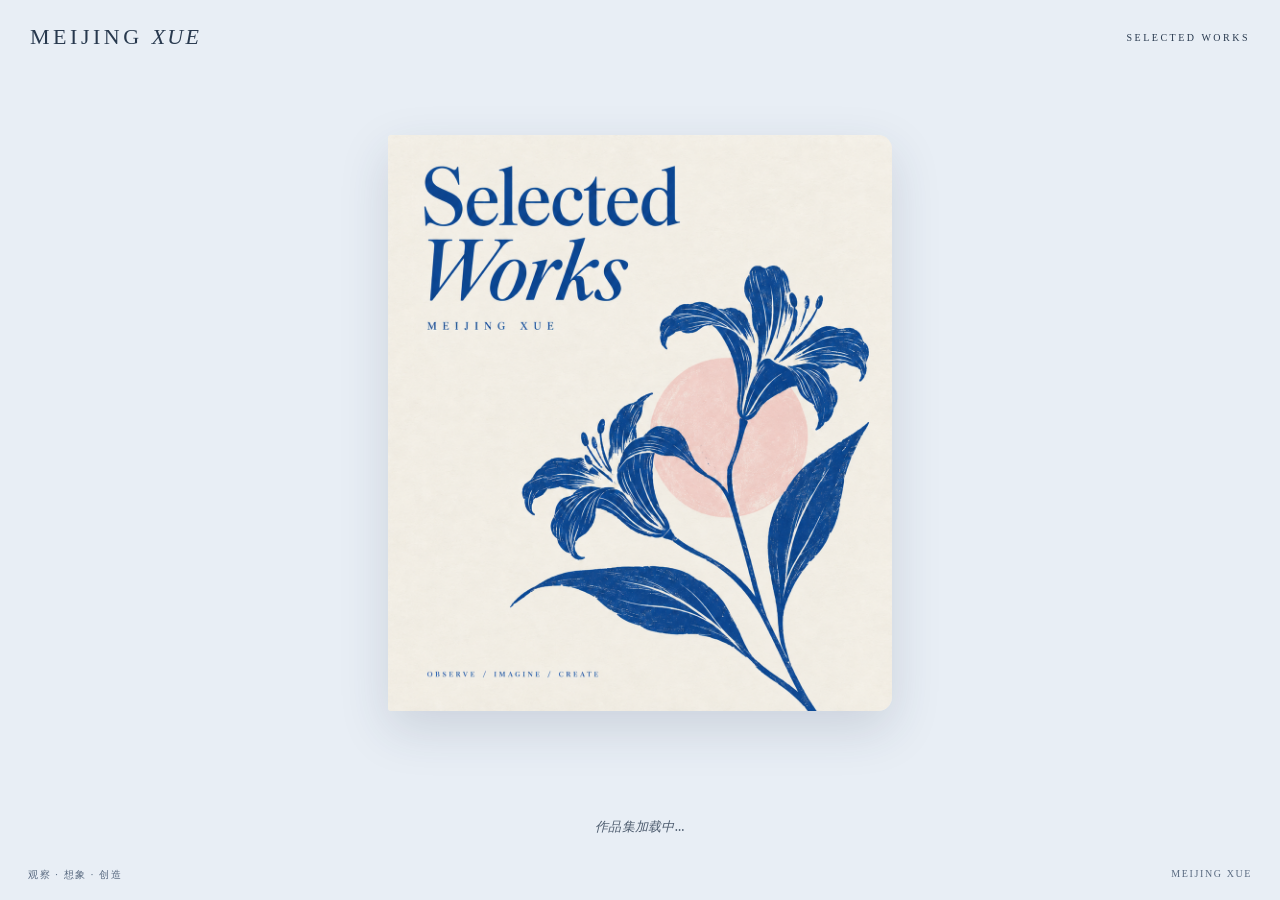
==== index.html @ 1bb22572 "Show original cover immediately and defer interior assets until the cover is ready" ====
<!doctype html>
<html lang="zh-CN">
<head>
  <script>window.__portfolioBootData={pages:fetch('/portfolio/pages.json?v=37ce8ffd14e5').then(r=>{if(!r.ok)throw Error('书页配置加载失败');return r.json()}),copy:fetch('/portfolio/profile/content.json?v=37ce8ffd14e5').then(r=>{if(!r.ok)throw Error('个人介绍加载失败');return r.json()})};Object.values(window.__portfolioBootData).forEach(p=>p.catch(()=>{}));</script>

  <meta charset="UTF-8">
  <script>// Blocking head script: establish a complete palette before any page content paints.
(function () {
  var colors = {background:'#e8eef5',text:'#28394e',muted:'#596a80',accent:'#365d8c',surface:'#d4e0ef',onSurface:'#28394e',border:'#97abc4'};
  try {
    var saved = JSON.parse(localStorage.getItem('htwkr-theme-v1'));
    if (saved && saved.version === 1 && typeof saved.name === 'string' && saved.name.length <= 60 && saved.colors &&
        Object.keys(colors).every(function (key) { return /^#[\da-f]{6}$/i.test(saved.colors[key]); }) &&
        (saved.pageBrightness === undefined || (typeof saved.pageBrightness === 'number' && Number.isFinite(saved.pageBrightness) && saved.pageBrightness >= .7 && saved.pageBrightness <= 1.6))) colors = saved.colors;
  } catch (_) { /* Storage may be blocked or malformed; retain the complete default. */ }
  var style = document.documentElement.style;
  Object.keys(colors).forEach(function (key) { style.setProperty('--theme-' + key, colors[key]); });
  style.setProperty('--color-bg', colors.background);
  style.setProperty('--color-text', colors.text);
  style.setProperty('--preview-background', colors.background);
}());
</script>
  <meta name="viewport" content="width=device-width, initial-scale=1.0, viewport-fit=cover">
  <title>薛美静 · Selected Works</title>
  <meta name="description" content="薛美静的个人作品集：从真实问题出发，把想法做成有用的产品。AI 应用、产品设计与用户增长。">
  <meta property="og:title" content="薛美静 · Selected Works">
  <meta property="og:description" content="AI 应用与工具产品探索者 · 产品设计与用户增长">
  <meta property="og:image" content="/portfolio/share-preview.jpg">
  <meta property="og:type" content="website">
  <link rel="icon" type="image/svg+xml" href="/portfolio/favicon.svg">
  <link rel="apple-touch-icon" href="/portfolio/apple-touch-icon.png">
  <meta name="theme-color" content="#e8eef5">
  <script type="module" crossorigin src="/assets/main-CVfRzv9b.js"></script>
  <link rel="modulepreload" crossorigin href="/assets/modulepreload-polyfill-B5Qt9EMX.js">
  <link rel="modulepreload" crossorigin href="/assets/motion-config-Co9MOcUi.js">
  <link rel="modulepreload" crossorigin href="/assets/theme-B_pJRt1M.js">
  <link rel="stylesheet" crossorigin href="/assets/main-B31oD3Ow.css">
  <link rel="preload" as="image" href="/portfolio/book/cover.webp?v=original-20261019" fetchpriority="high">
</head>
<body>
  <header class="portfolio-masthead" aria-label="薛美静的作品集">
    <a class="portfolio-wordmark" href="/" aria-label="回到作品集封面">MEIJING <span>XUE</span></a>
    <span class="portfolio-edition">SELECTED WORKS</span>
  </header>
  <div class="portfolio-cover-poster" aria-hidden="true">
    <img src="/portfolio/book/cover.webp?v=original-20261019" width="1050" height="1200" fetchpriority="high" alt="">
  </div>
  <main id="canvasContainer" aria-label="可翻阅的个人作品集">
    <div class="draggable">
      <button class="left navArrow" data-clickable="true" aria-label="上一页"><span>上一页</span></button>
      <button class="navArrow" data-clickable="true" aria-label="下一页"><span>下一页</span></button>
      <div class="extraResources">
        <p>谢谢翻阅，期待与你交流。</p>
        <ul><li><a href="mailto:1711363741@qq.com">联系我</a></li><li><a href="/">重新翻阅</a></li></ul>
      </div>
    </div>
    <div class="captions" aria-label="当前页文字"></div>
    <div class="pretext"><div class="wrapper"><div class="text">
      <a href="#page-1" class="enterButton"><span>翻开作品集</span></a>
      <p class="portfolio-intro">薛美静<br><span>AI 应用与工具产品探索者</span></p>
      <p class="loading" role="status">作品集加载中…</p>
    </div></div></div>
  </main>
  <footer class="portfolio-footer"><span>观察 · 想象 · 创造</span><span>MEIJING XUE</span></footer>
  <div id="CALC_HEIGHT_DIV" aria-hidden="true"></div>
</body>
</html>
---- assets/main-B31oD3Ow.css ----
@font-face{font-family:Canela Web;src:url([data-uri]) format("woff2");font-weight:400;font-style:normal}@font-face{font-family:Canela Web;src:url([data-uri]) format("woff2");font-weight:400;font-style:italic}nav{position:fixed;top:0;left:0;width:100%;height:100vh;flex-flow:row;justify-content:space-between;align-items:center;display:none}nav>canvas{position:absolute;top:0;left:0;z-index:-1}nav>h1{font-size:64px;line-height:125%;text-align:justify;letter-spacing:-.01em;margin-left:calc(var(--margin-sides)*2)}nav>h1 a{text-decoration:none;border-bottom:1px solid var(--color-text)}nav .nav-menu{width:calc(480px + var(--margin-sides));height:100%;display:flex;flex-flow:column;position:relative;padding-right:var(--margin-sides)}nav .nav-menu:before{content:"";position:absolute;width:1px;z-index:2;height:100%;background:var(--color-seperator);top:0;transform:translateZ(0);mix-blend-mode:darken;left:0}nav .nav-menu li,nav .nav-menu ul{list-style:none}nav .nav-menu .top-nav{font-size:16px;line-height:125%;padding:21px 30px 30px;height:116px}nav .nav-menu .section-nav{margin-top:calc(50vh - 217px);font-size:64px;line-height:125%;text-align:justify;letter-spacing:-.01em;padding:21px 30px 30px}nav .nav-menu a{text-decoration:none}nav .nav-menu a sup{opacity:0}nav .nav-menu a.active{font-style:italic}nav .nav-menu a.active sup{opacity:1}.nav-bg{position:absolute;top:0;left:0;width:100%;height:100vh;background:var(--color-bg);visibility:hidden}.debug-menu .gsap-marker-end,.debug-menu .gsap-marker-scroller-end,.debug-menu .gsap-marker-scroller-start,.debug-menu .gsap-marker-start{display:none!important}.debug-menu .dg.ac,.debug-menu .menu-button,.debug-menu .nav-separator,.debug-menu nav .nav-menu,.debug-menu nav h1{display:none}@keyframes bookHover{0%{background-position:0}to{background-position:-300%}}:root{--color-text:#fff;--color-bg:#000;--window-height:100vh}body,html{background:var(--color-bg);color:var(--color-text);font-family:Canela Web,sans-serif;margin:0;padding:0;height:var(--window-height);overflow:hidden}a{color:inherit}canvas{outline:none}*{box-sizing:border-box;margin:0;padding:0}h1,h2,h3,h4,h5,h6{font-weight:400}#CALC_HEIGHT_DIV{position:fixed;pointer-events:none;visibility:hidden;height:100vh!important;top:-100vh;left:-100vw}.draggable{width:1300%;height:100%}#canvasContainer,.draggable{position:absolute;top:0;left:0}#canvasContainer{right:0;bottom:0;overflow:hidden}.helloMondayLink{position:absolute;bottom:15px;left:15px;font-style:normal;font-weight:400;font-size:10px;line-height:12px;color:#8f8f8f;text-decoration:none;transition:opacity .5s;opacity:.5;z-index:1000000;letter-spacing:.02em}@media screen and (max-width:500px){.helloMondayLink{bottom:5px;left:5px}}@media screen and (min-height:600px)and (min-width:600px){.helloMondayLink{font-size:12px}}.helloMondayLink:hover{text-decoration:underline;opacity:1}.helloMondayLink span{color:#fff}.rightLinks{opacity:.5;position:absolute;bottom:15px;right:15px;font-style:normal;font-weight:400;font-size:10px;line-height:12px;color:#8f8f8f;display:flex;flex-flow:row;letter-spacing:.02em;transition:opacity .5s;z-index:1000000}@media screen and (max-width:500px){.rightLinks{bottom:5px;right:5px}}@media screen and (min-height:600px)and (min-width:600px){.rightLinks{font-size:12px}}.rightLinks:hover{opacity:1}.rightLinks span{margin-right:18px}@media screen and (max-width:650px){.rightLinks span{margin-right:5px}}.rightLinks div:first-child{margin-right:60px}.rightLinks div:first-child span{margin-right:4px}.rightLinks div:first-child a{margin-left:14px}@media screen and (max-width:650px){.rightLinks div:first-child a{margin-left:5px}}.rightLinks a{text-decoration:none;color:#fff}.rightLinks a:hover{text-decoration:underline}@media screen and (max-width:500px){.rightLinks .social{display:none}}.pretext{position:absolute;display:flex;flex-flow:column;justify-content:flex-end;left:0;width:100%;padding-bottom:30px;top:50%;pointer-events:none;transition:1s ease-in-out}@media screen and (min-height:740px){.pretext{padding-bottom:40px;font-size:16px}}.pretext .text{transform:translateY(calc(-50% - 20px));font-size:13px;padding-bottom:60px;padding-left:10px;padding-right:10px;text-align:center;line-height:140%;letter-spacing:.03em;margin-top:calc(var(--window-height)*.03);display:flex;flex-flow:column;align-items:center}@media screen and (min-height:740px){.pretext .text{font-size:15px}}@media screen and (min-height:900px){.pretext .text{font-size:16px}}.pretext .text .loading{pointer-events:none;font-size:13px;letter-spacing:.02em;font-style:italic;margin-top:20px;opacity:.8}.pretext .text>p{opacity:.8}.pretext .text span{font-style:italic;font-weight:300;font-size:87.5%;color:#8c8c8c}.pretext .text span.love{color:#fff;display:inline-block;margin-bottom:.5em;font-style:normal;font-size:125%}.pretext .text span.mondayteers{color:#fff;display:inline-block;font-style:normal;font-size:87.5%;margin-top:.5em}.pretext>.wrapper{width:100%;max-width:393px;margin:0 auto;display:flex;flex-flow:column;align-items:center}.pretext>.wrapper,.pretext>.wrapper .text p{transition:1s ease-in-out}.pretext>svg{width:100%}.pretext .enterButton{opacity:0;pointer-events:none;position:absolute;top:-60px;width:140px;height:41px;display:flex;flex-flow:row;justify-content:center;align-items:center;background:url([data-uri]) no-repeat;background-size:100%;text-decoration:none}@media screen and (min-height:700px){.pretext .enterButton{position:absolute;top:-100px}}@media screen and (min-height:740px){.pretext .enterButton{width:181px;height:53px;max-width:183px}}.pretext .enterButton:before{content:"";width:21px;height:21px;display:block;position:static;background:url([data-uri]);background-size:300% 100%}.pretext .enterButton span{font-size:12px!important;font-style:normal!important;color:#fff!important;margin-left:10px}.pretext .enterButton:hover:before{animation:bookHover .5s steps(3) infinite}.pretext.hide{pointer-events:none;opacity:0}.pretext.hide .wrapper{transition:.5s ease-in-out;transform:translateY(calc(var(--window-height)*.47 + 220px));opacity:0}body.loaded .wrapper{transform:translateY(calc(var(--window-height)*.47 - 20px))}body.loaded .wrapper .text p{opacity:.6;transition:opacity .5s}body.loaded .wrapper .text p:hover{opacity:1}@media screen and (min-width:500px){body.loaded .wrapper{transform:translateY(calc(var(--window-height)*.47 - 40px))}}.navArrow{position:fixed;top:calc(50% + var(--bookPixelWidth)*.57143*.5);width:calc(50% - 10px);bottom:0;display:none;outline:none;border:none;cursor:pointer;text-indent:-9990px;color:transparent;background:none;overflow:hidden;right:0;padding-right:10px;z-index:100000;pointer-events:none;opacity:0;align-items:center;justify-content:center;-webkit-tap-highlight-color:transparent}@media screen and (min-width:1024px){.navArrow{display:flex;top:0;width:calc(50vw - var(--bookPixelWidth)*.5)}}.navArrow span{display:none}.navArrow:before{content:"";display:block;background:url(/portfolio/book/arrow.webp) no-repeat 50%;background-size:100% 100%;width:30px;height:12px;transform:scaleX(-1) translateZ(0);transition:transform .2s}@media screen and (min-width:1300px){.navArrow:before{width:60px;height:24px}}.navArrow.left{left:0;right:auto}.navArrow.left:before{transform:translateZ(0)}.navArrow:hover:before{transform:scaleX(-1) translate3d(-20px,0,0) rotate(-10deg)}.navArrow:hover.left:before{transform:translate3d(-20px,0,0) rotate(-10deg)}.extraResources{position:fixed;right:0;top:0;min-width:320px;width:50vw;height:100%;display:flex;flex-flow:column;justify-content:center;padding-left:64px;padding-right:10px;font-weight:400;pointer-events:none;visibility:hidden}@media screen and (max-width:600px){.extraResources{padding-bottom:200px}}@media screen and (min-width:600px){.extraResources{padding-left:20px}}@media screen and (min-width:660px){.extraResources{padding-left:60px}}.extraResources p,.extraResources span{font-style:italic;font-size:14px;letter-spacing:.02em;line-height:140%;color:#5f5f5f}@media screen and (min-width:900px){.extraResources p,.extraResources span{font-size:16px}}.extraResources>p{padding-bottom:17px}@media screen and (min-width:900px){.extraResources>p{padding-bottom:31px}}.extraResources li,.extraResources ul{padding:0;margin:0;list-style:none}.extraResources li a,.extraResources ul a{text-decoration:none;background:url(/portfolio/book/external-link.webp) no-repeat 0;background-size:13px 14px;padding-left:25px;margin-left:-25px;position:relative;font-size:15px}@media screen and (min-width:900px){.extraResources li a,.extraResources ul a{background-size:18px 19px;padding-left:33px;margin-left:-33px;font-size:20px}}.extraResources li a:before,.extraResources ul a:before{position:absolute;bottom:-2px;pointer-events:none;content:"";width:calc(100% - 25px);height:1px;background:#fff;opacity:0;transition:.3s}@media screen and (min-width:900px){.extraResources li a:before,.extraResources ul a:before{width:calc(100% - 33px)}}.extraResources li a:hover:before,.extraResources ul a:hover:before{opacity:1}.extraResources li span,.extraResources ul span{display:block}@media screen and (min-width:600px){.extraResources li span,.extraResources ul span{font-size:20px}}.extraResources li{padding-bottom:12px}@media screen and (min-width:900px){.extraResources li{padding-bottom:42px}}.captions{position:absolute;bottom:100px;top:calc(50% + var(--bookPixelWidth)*.57143*.5 - 100px);left:0;width:100%;z-index:2;pointer-events:none;visibility:hidden;opacity:0}@media screen and (min-width:601px){.captions{display:none}}.captions .caption{width:100%;opacity:0;position:absolute;text-rendering:geometricPrecision;display:flex;flex-flow:column;align-items:center;padding:20px 15px 5px}.captions .caption h2{font-size:16px;color:#fff;margin-bottom:4px}.captions .caption h2,.captions .caption p{text-align:center;line-height:130%;font-weight:400;max-width:400px}.captions .caption p{font-size:14px;color:gray}@media screen and (orientation:landscape)and (max-width:960px)and (max-height:540px){.captions,.helloMondayLink,.navArrow,.rightLinks{display:none!important}.extraResources{position:absolute}.pretext{top:0}.pretext,.pretext .text{padding-bottom:0;height:100vh}.pretext .text{transform:translateY(0);margin-top:0;margin-bottom:0;display:flex;flex-flow:column;justify-content:center}.pretext .enterButton{top:calc(var(--window-height)*-.47 + 50px)}body:before{content:"Please scroll down to enter fullscreen";font-size:20px;font-style:italic;box-sizing:border-box;display:block;position:sticky;top:0;height:164px;text-align:center;padding-top:90px;padding-bottom:50px;background:#000}body:after{position:absolute;content:"";background:linear-gradient(180deg,transparent,rgba(0,0,0,.8799894958) 50%,#000);width:100%;height:60px;left:0;display:block;top:104px;z-index:100}#canvasContainer{position:sticky;top:0;bottom:auto;height:100vh}body,html{overflow:unset}}.captions .profile-caption{gap:6px;font-family:PingFang SC,Microsoft YaHei,sans-serif}.captions .profile-caption h2{font-family:inherit;font-size:19px;line-height:1.4}.captions .profile-caption p{font-family:inherit;color:var(--theme-muted, #dce4ee);font-size:16px;line-height:1.45}.captions .profile-caption .profile-portrait-note{font-size:12px;color:var(--theme-muted, #afb9c6)}.works-editor-link{position:fixed;bottom:42px;left:18px;z-index:100;padding:9px 13px;border-radius:20px;background:var(--theme-surface, #fffdf0dd);color:var(--theme-accent, #534666);font:12px system-ui;text-decoration:none}.helloMondayLink,.rightLinks,.pretext .text span,.extraResources p,.extraResources span,.captions .caption p,.captions .profile-caption p,.captions .profile-caption .profile-portrait-note{color:var(--theme-muted)}.helloMondayLink span,.pretext .text span.love,.pretext .text span.mondayteers,.captions .caption h2{color:var(--theme-text)}.rightLinks a,.extraResources a,.captions a{color:var(--theme-accent)}.extraResources li a:before,.extraResources ul a:before{background:var(--theme-accent)}.pretext .enterButton{background:var(--theme-surface);border:1px solid var(--theme-border);border-radius:50%}.pretext .enterButton span{color:var(--theme-onSurface)!important}.pretext .enterButton:before{background:var(--theme-onSurface);-webkit-mask:url(/portfolio/book/arrow.webp?v=original-20261019) center/contain no-repeat;mask:url(/portfolio/book/arrow.webp?v=original-20261019) center/contain no-repeat}.navArrow:before{background:var(--theme-text);-webkit-mask:url(/portfolio/book/arrow.webp?v=original-20261019) center/100% 100% no-repeat;mask:url(/portfolio/book/arrow.webp?v=original-20261019) center/100% 100% no-repeat}.works-editor-link,.theme-editor-link{background:var(--theme-surface);color:var(--theme-accent);border:1px solid var(--theme-border)}.theme-editor-link{position:fixed;bottom:82px;left:18px;z-index:1000001;padding:9px 13px;border-radius:20px;font:12px system-ui;text-decoration:none}.theme-preview .theme-editor-link,.theme-preview .works-editor-link{display:none}a:focus-visible,button:focus-visible{outline:2px solid var(--theme-accent);outline-offset:4px}@media screen and (orientation:landscape)and (max-width:960px)and (max-height:540px){body:before{background:var(--theme-background)}body:after{background:linear-gradient(180deg,transparent,var(--theme-background))}}#canvasContainer{overflow:clip}@font-face{font-family:Portfolio Laries;src:url(/portfolio/fonts/YAFBcV2aT9Y.woff2) format("woff2");font-display:block}@font-face{font-family:Portfolio Hand;src:url(/portfolio/fonts/portfolio-hand-subset.woff2) format("woff2");font-display:swap}@font-face{font-family:Portfolio Jeepers;src:url(/portfolio/fonts/YACgERFuAbY.woff2) format("woff2");font-display:block}#portfolio-copy{position:fixed;left:0;top:0;transform-origin:0 0;z-index:5;pointer-events:none;transition:opacity .15s;isolation:isolate;overflow:hidden}.portfolio-text{position:absolute;box-sizing:border-box;white-space:pre-wrap;overflow-wrap:break-word;font-weight:400;letter-spacing:0;-webkit-user-select:text;user-select:text;text-shadow:none}.editing-portfolio #portfolio-copy{pointer-events:auto}.portfolio-text[contenteditable=true]{outline:1px dashed #ffffff90;cursor:text}.portfolio-text[contenteditable=true]:focus{outline:2px solid #345cff;background:#ffffff18}.portfolio-edit-controls{position:fixed;left:18px;bottom:42px;display:flex;gap:7px;z-index:101}.portfolio-edit-controls button{font:12px system-ui;border:1px solid #ffffff44;border-radius:20px;padding:9px 13px;color:var(--theme-accent,#534666);background:var(--theme-surface,#fffdf0dd);cursor:pointer}.works-editor-link{display:none}@media(max-width:600px)and (orientation:portrait){.portfolio-edit-controls{bottom:12px;left:10px}.captions .profile-caption{overflow:auto;max-height:38vh;pointer-events:auto}.captions .profile-caption p{white-space:pre-line;font-family:Songti SC,STSong,SimSun,serif}}#portfolio-copy{z-index:100001}.portfolio-edit-controls{z-index:1000001}@media(max-width:600px)and (orientation:portrait){.captions{position:fixed;z-index:100001;bottom:120px;pointer-events:none}.captions .profile-caption{padding:0 20px 15px;max-height:100%;pointer-events:auto}.captions .profile-caption p{color:var(--theme-text,#fff);font-size:16px}}.pretext{z-index:100002}.pretext.hide{visibility:hidden}.captions{display:none!important}.portfolio-masthead{position:fixed;inset:24px 30px auto;z-index:100002;display:flex;align-items:center;justify-content:space-between;gap:16px;color:var(--theme-text,#28394e);pointer-events:none}.portfolio-cover-poster{position:fixed;left:50%;top:47%;transform:translate(-50%,-50%);z-index:1000;pointer-events:none}.portfolio-cover-poster img{display:block;width:auto;height:auto;max-width:min(72vw,525px);max-height:64vh;box-shadow:0 18px 50px #28394e26;border-radius:3px 14px 14px 3px}body.loaded .portfolio-cover-poster{display:none}body:not(.loaded) .pretext{position:fixed;inset:auto 0 7vh;top:auto;padding:0;height:auto}body:not(.loaded) .pretext .text{height:auto;transform:none;justify-content:center;padding:0;margin:0}body:not(.loaded) .pretext .portfolio-intro{display:none}.portfolio-wordmark{pointer-events:auto;text-decoration:none;color:inherit;font:22px Baskerville,Times New Roman,serif;letter-spacing:.16em;white-space:nowrap}.portfolio-wordmark span{font-style:italic;letter-spacing:.1em}.portfolio-edition{font:10px Baskerville,Times New Roman,serif;letter-spacing:.25em}.portfolio-footer{position:fixed;inset:auto 28px 18px;display:flex;justify-content:space-between;gap:16px;pointer-events:none;color:var(--theme-muted,#596a80);font:10px Songti SC,serif;letter-spacing:.16em;z-index:100002}.pretext .portfolio-intro{font:22px Songti SC,serif;color:var(--theme-text,#28394e)}.pretext .portfolio-intro span{display:inline-block;font:13px Songti SC,serif!important;margin-top:12px;color:var(--theme-muted,#596a80)}.portfolio-edit-controls .portfolio-admin{display:none}.portfolio-edit-controls{left:auto;right:24px;bottom:42px}.portfolio-edit-controls button{font-family:Songti SC,serif}@media(max-width:600px){.portfolio-masthead{inset:20px 22px auto}.portfolio-wordmark{font-size:18px}.portfolio-edition{font-size:8px;letter-spacing:.15em}.portfolio-footer{inset:auto 20px 14px;font-size:9px}.portfolio-edit-controls{left:auto;right:18px;bottom:38px}}.portfolio-edit-controls{bottom:78px}@media(max-width:600px){.portfolio-edit-controls{bottom:78px}}.portfolio-admin-mode .portfolio-edit-controls{left:18px;right:auto;bottom:42px}#portfolio-contact{position:fixed;left:0;top:0;transform-origin:0 0;z-index:100001;pointer-events:none;visibility:hidden}#portfolio-contact a{position:absolute;left:960px;top:750px;width:480px;height:105px;pointer-events:auto;cursor:pointer;border-radius:18px}#portfolio-contact a:hover{background:#ffffff18;box-shadow:0 0 0 2px #fff6}#portfolio-contact a:focus-visible{outline:4px solid #fff;outline-offset:6px}.portfolio-edit-controls a{font:12px Songti SC,serif;border:1px solid #ffffff44;border-radius:20px;padding:9px 13px;color:var(--theme-accent,#534666);background:var(--theme-surface,#fffdf0dd);text-decoration:none}
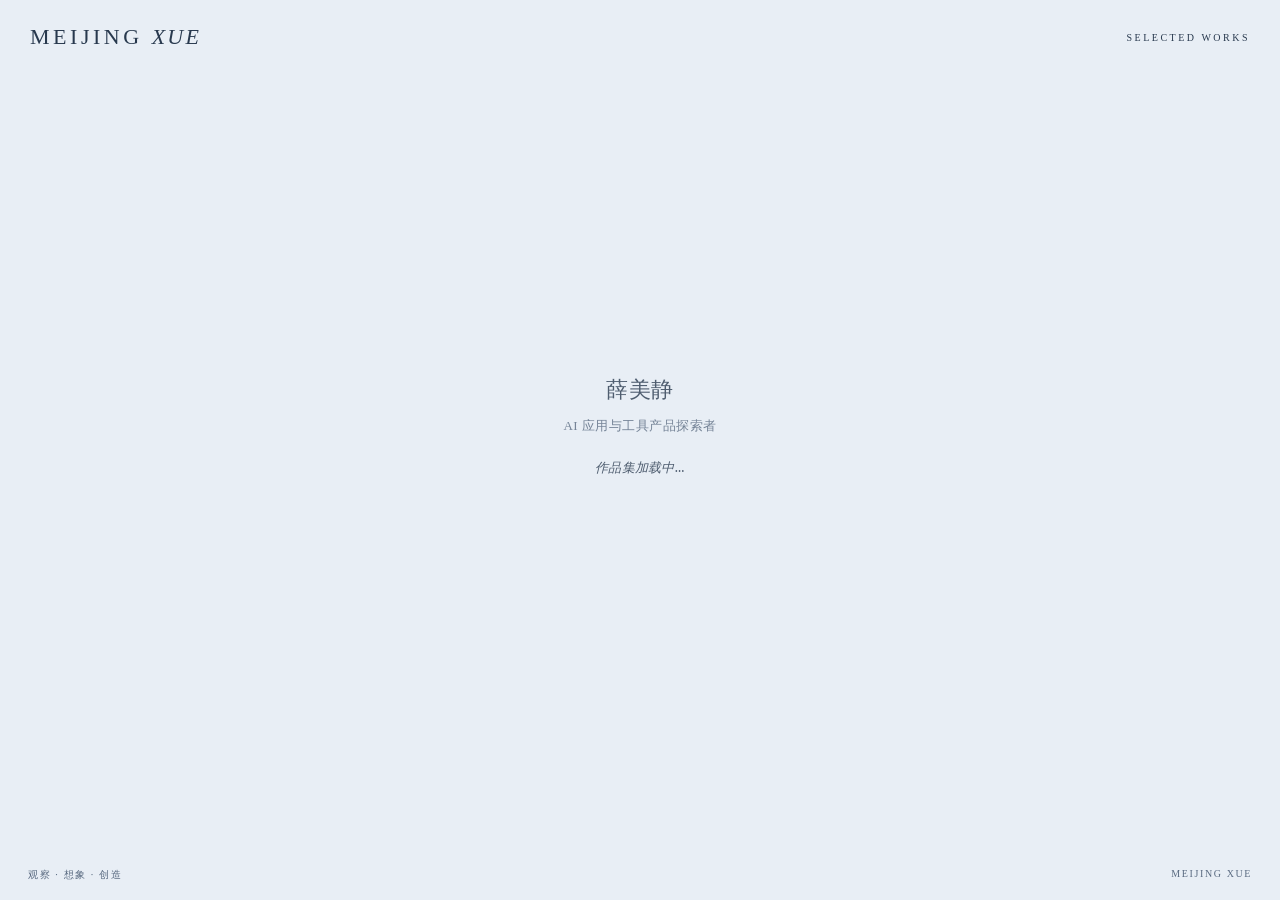
==== commit aa061fc7: "Revert "Show original cover immediately and defer interior assets until the cover is ready" This rev" ====
--- a/index.html
+++ b/index.html
@@ -4,22 +4,7 @@
   <script>window.__portfolioBootData={pages:fetch('/portfolio/pages.json?v=37ce8ffd14e5').then(r=>{if(!r.ok)throw Error('书页配置加载失败');return r.json()}),copy:fetch('/portfolio/profile/content.json?v=37ce8ffd14e5').then(r=>{if(!r.ok)throw Error('个人介绍加载失败');return r.json()})};Object.values(window.__portfolioBootData).forEach(p=>p.catch(()=>{}));</script>
 
   <meta charset="UTF-8">
-  <script>// Blocking head script: establish a complete palette before any page content paints.
-(function () {
-  var colors = {background:'#e8eef5',text:'#28394e',muted:'#596a80',accent:'#365d8c',surface:'#d4e0ef',onSurface:'#28394e',border:'#97abc4'};
-  try {
-    var saved = JSON.parse(localStorage.getItem('htwkr-theme-v1'));
-    if (saved && saved.version === 1 && typeof saved.name === 'string' && saved.name.length <= 60 && saved.colors &&
-        Object.keys(colors).every(function (key) { return /^#[\da-f]{6}$/i.test(saved.colors[key]); }) &&
-        (saved.pageBrightness === undefined || (typeof saved.pageBrightness === 'number' && Number.isFinite(saved.pageBrightness) && saved.pageBrightness >= .7 && saved.pageBrightness <= 1.6))) colors = saved.colors;
-  } catch (_) { /* Storage may be blocked or malformed; retain the complete default. */ }
-  var style = document.documentElement.style;
-  Object.keys(colors).forEach(function (key) { style.setProperty('--theme-' + key, colors[key]); });
-  style.setProperty('--color-bg', colors.background);
-  style.setProperty('--color-text', colors.text);
-  style.setProperty('--preview-background', colors.background);
-}());
-</script>
+  <script src="/theme-bootstrap.js"></script>
   <meta name="viewport" content="width=device-width, initial-scale=1.0, viewport-fit=cover">
   <title>薛美静 · Selected Works</title>
   <meta name="description" content="薛美静的个人作品集：从真实问题出发，把想法做成有用的产品。AI 应用、产品设计与用户增长。">
@@ -30,21 +15,22 @@
   <link rel="icon" type="image/svg+xml" href="/portfolio/favicon.svg">
   <link rel="apple-touch-icon" href="/portfolio/apple-touch-icon.png">
   <meta name="theme-color" content="#e8eef5">
-  <script type="module" crossorigin src="/assets/main-CVfRzv9b.js"></script>
+  <script type="module" crossorigin src="/assets/main-EOzVy1eG.js"></script>
   <link rel="modulepreload" crossorigin href="/assets/modulepreload-polyfill-B5Qt9EMX.js">
   <link rel="modulepreload" crossorigin href="/assets/motion-config-Co9MOcUi.js">
   <link rel="modulepreload" crossorigin href="/assets/theme-B_pJRt1M.js">
-  <link rel="stylesheet" crossorigin href="/assets/main-B31oD3Ow.css">
-  <link rel="preload" as="image" href="/portfolio/book/cover.webp?v=original-20261019" fetchpriority="high">
+  <link rel="stylesheet" crossorigin href="/assets/main-Cse10rRu.css">
+  <link rel="preload" as="image" href="/portfolio/profile/background.webp?v=original-20261019" fetchpriority="low">
+  <link rel="preload" as="image" href="/portfolio/profile/flowers.webp?v=original-20261019" fetchpriority="low">
+  <link rel="preload" as="image" href="/portfolio/profile/portrait.webp?v=original-20261019" fetchpriority="low">
+  <link rel="preload" as="image" href="/portfolio/profile/star.webp?v=original-20261019" fetchpriority="low">
+  <link rel="preload" as="image" href="/portfolio/profile/oval.webp?v=original-20261019" fetchpriority="low">
 </head>
 <body>
   <header class="portfolio-masthead" aria-label="薛美静的作品集">
     <a class="portfolio-wordmark" href="/" aria-label="回到作品集封面">MEIJING <span>XUE</span></a>
     <span class="portfolio-edition">SELECTED WORKS</span>
   </header>
-  <div class="portfolio-cover-poster" aria-hidden="true">
-    <img src="/portfolio/book/cover.webp?v=original-20261019" width="1050" height="1200" fetchpriority="high" alt="">
-  </div>
   <main id="canvasContainer" aria-label="可翻阅的个人作品集">
     <div class="draggable">
       <button class="left navArrow" data-clickable="true" aria-label="上一页"><span>上一页</span></button>
--- a/assets/main-Cse10rRu.css
+++ b/assets/main-Cse10rRu.css
@@ -0,0 +1 @@
+@font-face{font-family:Canela Web;src:url([data-uri]) format("woff2");font-weight:400;font-style:normal}@font-face{font-family:Canela Web;src:url([data-uri]) format("woff2");font-weight:400;font-style:italic}nav{position:fixed;top:0;left:0;width:100%;height:100vh;flex-flow:row;justify-content:space-between;align-items:center;display:none}nav>canvas{position:absolute;top:0;left:0;z-index:-1}nav>h1{font-size:64px;line-height:125%;text-align:justify;letter-spacing:-.01em;margin-left:calc(var(--margin-sides)*2)}nav>h1 a{text-decoration:none;border-bottom:1px solid var(--color-text)}nav .nav-menu{width:calc(480px + var(--margin-sides));height:100%;display:flex;flex-flow:column;position:relative;padding-right:var(--margin-sides)}nav .nav-menu:before{content:"";position:absolute;width:1px;z-index:2;height:100%;background:var(--color-seperator);top:0;transform:translateZ(0);mix-blend-mode:darken;left:0}nav .nav-menu li,nav .nav-menu ul{list-style:none}nav .nav-menu .top-nav{font-size:16px;line-height:125%;padding:21px 30px 30px;height:116px}nav .nav-menu .section-nav{margin-top:calc(50vh - 217px);font-size:64px;line-height:125%;text-align:justify;letter-spacing:-.01em;padding:21px 30px 30px}nav .nav-menu a{text-decoration:none}nav .nav-menu a sup{opacity:0}nav .nav-menu a.active{font-style:italic}nav .nav-menu a.active sup{opacity:1}.nav-bg{position:absolute;top:0;left:0;width:100%;height:100vh;background:var(--color-bg);visibility:hidden}.debug-menu .gsap-marker-end,.debug-menu .gsap-marker-scroller-end,.debug-menu .gsap-marker-scroller-start,.debug-menu .gsap-marker-start{display:none!important}.debug-menu .dg.ac,.debug-menu .menu-button,.debug-menu .nav-separator,.debug-menu nav .nav-menu,.debug-menu nav h1{display:none}@keyframes bookHover{0%{background-position:0}to{background-position:-300%}}:root{--color-text:#fff;--color-bg:#000;--window-height:100vh}body,html{background:var(--color-bg);color:var(--color-text);font-family:Canela Web,sans-serif;margin:0;padding:0;height:var(--window-height);overflow:hidden}a{color:inherit}canvas{outline:none}*{box-sizing:border-box;margin:0;padding:0}h1,h2,h3,h4,h5,h6{font-weight:400}#CALC_HEIGHT_DIV{position:fixed;pointer-events:none;visibility:hidden;height:100vh!important;top:-100vh;left:-100vw}.draggable{width:1300%;height:100%}#canvasContainer,.draggable{position:absolute;top:0;left:0}#canvasContainer{right:0;bottom:0;overflow:hidden}.helloMondayLink{position:absolute;bottom:15px;left:15px;font-style:normal;font-weight:400;font-size:10px;line-height:12px;color:#8f8f8f;text-decoration:none;transition:opacity .5s;opacity:.5;z-index:1000000;letter-spacing:.02em}@media screen and (max-width:500px){.helloMondayLink{bottom:5px;left:5px}}@media screen and (min-height:600px)and (min-width:600px){.helloMondayLink{font-size:12px}}.helloMondayLink:hover{text-decoration:underline;opacity:1}.helloMondayLink span{color:#fff}.rightLinks{opacity:.5;position:absolute;bottom:15px;right:15px;font-style:normal;font-weight:400;font-size:10px;line-height:12px;color:#8f8f8f;display:flex;flex-flow:row;letter-spacing:.02em;transition:opacity .5s;z-index:1000000}@media screen and (max-width:500px){.rightLinks{bottom:5px;right:5px}}@media screen and (min-height:600px)and (min-width:600px){.rightLinks{font-size:12px}}.rightLinks:hover{opacity:1}.rightLinks span{margin-right:18px}@media screen and (max-width:650px){.rightLinks span{margin-right:5px}}.rightLinks div:first-child{margin-right:60px}.rightLinks div:first-child span{margin-right:4px}.rightLinks div:first-child a{margin-left:14px}@media screen and (max-width:650px){.rightLinks div:first-child a{margin-left:5px}}.rightLinks a{text-decoration:none;color:#fff}.rightLinks a:hover{text-decoration:underline}@media screen and (max-width:500px){.rightLinks .social{display:none}}.pretext{position:absolute;display:flex;flex-flow:column;justify-content:flex-end;left:0;width:100%;padding-bottom:30px;top:50%;pointer-events:none;transition:1s ease-in-out}@media screen and (min-height:740px){.pretext{padding-bottom:40px;font-size:16px}}.pretext .text{transform:translateY(calc(-50% - 20px));font-size:13px;padding-bottom:60px;padding-left:10px;padding-right:10px;text-align:center;line-height:140%;letter-spacing:.03em;margin-top:calc(var(--window-height)*.03);display:flex;flex-flow:column;align-items:center}@media screen and (min-height:740px){.pretext .text{font-size:15px}}@media screen and (min-height:900px){.pretext .text{font-size:16px}}.pretext .text .loading{pointer-events:none;font-size:13px;letter-spacing:.02em;font-style:italic;margin-top:20px;opacity:.8}.pretext .text>p{opacity:.8}.pretext .text span{font-style:italic;font-weight:300;font-size:87.5%;color:#8c8c8c}.pretext .text span.love{color:#fff;display:inline-block;margin-bottom:.5em;font-style:normal;font-size:125%}.pretext .text span.mondayteers{color:#fff;display:inline-block;font-style:normal;font-size:87.5%;margin-top:.5em}.pretext>.wrapper{width:100%;max-width:393px;margin:0 auto;display:flex;flex-flow:column;align-items:center}.pretext>.wrapper,.pretext>.wrapper .text p{transition:1s ease-in-out}.pretext>svg{width:100%}.pretext .enterButton{opacity:0;pointer-events:none;position:absolute;top:-60px;width:140px;height:41px;display:flex;flex-flow:row;justify-content:center;align-items:center;background:url([data-uri]) no-repeat;background-size:100%;text-decoration:none}@media screen and (min-height:700px){.pretext .enterButton{position:absolute;top:-100px}}@media screen and (min-height:740px){.pretext .enterButton{width:181px;height:53px;max-width:183px}}.pretext .enterButton:before{content:"";width:21px;height:21px;display:block;position:static;background:url([data-uri]);background-size:300% 100%}.pretext .enterButton span{font-size:12px!important;font-style:normal!important;color:#fff!important;margin-left:10px}.pretext .enterButton:hover:before{animation:bookHover .5s steps(3) infinite}.pretext.hide{pointer-events:none;opacity:0}.pretext.hide .wrapper{transition:.5s ease-in-out;transform:translateY(calc(var(--window-height)*.47 + 220px));opacity:0}body.loaded .wrapper{transform:translateY(calc(var(--window-height)*.47 - 20px))}body.loaded .wrapper .text p{opacity:.6;transition:opacity .5s}body.loaded .wrapper .text p:hover{opacity:1}@media screen and (min-width:500px){body.loaded .wrapper{transform:translateY(calc(var(--window-height)*.47 - 40px))}}.navArrow{position:fixed;top:calc(50% + var(--bookPixelWidth)*.57143*.5);width:calc(50% - 10px);bottom:0;display:none;outline:none;border:none;cursor:pointer;text-indent:-9990px;color:transparent;background:none;overflow:hidden;right:0;padding-right:10px;z-index:100000;pointer-events:none;opacity:0;align-items:center;justify-content:center;-webkit-tap-highlight-color:transparent}@media screen and (min-width:1024px){.navArrow{display:flex;top:0;width:calc(50vw - var(--bookPixelWidth)*.5)}}.navArrow span{display:none}.navArrow:before{content:"";display:block;background:url(/portfolio/book/arrow.webp) no-repeat 50%;background-size:100% 100%;width:30px;height:12px;transform:scaleX(-1) translateZ(0);transition:transform .2s}@media screen and (min-width:1300px){.navArrow:before{width:60px;height:24px}}.navArrow.left{left:0;right:auto}.navArrow.left:before{transform:translateZ(0)}.navArrow:hover:before{transform:scaleX(-1) translate3d(-20px,0,0) rotate(-10deg)}.navArrow:hover.left:before{transform:translate3d(-20px,0,0) rotate(-10deg)}.extraResources{position:fixed;right:0;top:0;min-width:320px;width:50vw;height:100%;display:flex;flex-flow:column;justify-content:center;padding-left:64px;padding-right:10px;font-weight:400;pointer-events:none;visibility:hidden}@media screen and (max-width:600px){.extraResources{padding-bottom:200px}}@media screen and (min-width:600px){.extraResources{padding-left:20px}}@media screen and (min-width:660px){.extraResources{padding-left:60px}}.extraResources p,.extraResources span{font-style:italic;font-size:14px;letter-spacing:.02em;line-height:140%;color:#5f5f5f}@media screen and (min-width:900px){.extraResources p,.extraResources span{font-size:16px}}.extraResources>p{padding-bottom:17px}@media screen and (min-width:900px){.extraResources>p{padding-bottom:31px}}.extraResources li,.extraResources ul{padding:0;margin:0;list-style:none}.extraResources li a,.extraResources ul a{text-decoration:none;background:url(/portfolio/book/external-link.webp) no-repeat 0;background-size:13px 14px;padding-left:25px;margin-left:-25px;position:relative;font-size:15px}@media screen and (min-width:900px){.extraResources li a,.extraResources ul a{background-size:18px 19px;padding-left:33px;margin-left:-33px;font-size:20px}}.extraResources li a:before,.extraResources ul a:before{position:absolute;bottom:-2px;pointer-events:none;content:"";width:calc(100% - 25px);height:1px;background:#fff;opacity:0;transition:.3s}@media screen and (min-width:900px){.extraResources li a:before,.extraResources ul a:before{width:calc(100% - 33px)}}.extraResources li a:hover:before,.extraResources ul a:hover:before{opacity:1}.extraResources li span,.extraResources ul span{display:block}@media screen and (min-width:600px){.extraResources li span,.extraResources ul span{font-size:20px}}.extraResources li{padding-bottom:12px}@media screen and (min-width:900px){.extraResources li{padding-bottom:42px}}.captions{position:absolute;bottom:100px;top:calc(50% + var(--bookPixelWidth)*.57143*.5 - 100px);left:0;width:100%;z-index:2;pointer-events:none;visibility:hidden;opacity:0}@media screen and (min-width:601px){.captions{display:none}}.captions .caption{width:100%;opacity:0;position:absolute;text-rendering:geometricPrecision;display:flex;flex-flow:column;align-items:center;padding:20px 15px 5px}.captions .caption h2{font-size:16px;color:#fff;margin-bottom:4px}.captions .caption h2,.captions .caption p{text-align:center;line-height:130%;font-weight:400;max-width:400px}.captions .caption p{font-size:14px;color:gray}@media screen and (orientation:landscape)and (max-width:960px)and (max-height:540px){.captions,.helloMondayLink,.navArrow,.rightLinks{display:none!important}.extraResources{position:absolute}.pretext{top:0}.pretext,.pretext .text{padding-bottom:0;height:100vh}.pretext .text{transform:translateY(0);margin-top:0;margin-bottom:0;display:flex;flex-flow:column;justify-content:center}.pretext .enterButton{top:calc(var(--window-height)*-.47 + 50px)}body:before{content:"Please scroll down to enter fullscreen";font-size:20px;font-style:italic;box-sizing:border-box;display:block;position:sticky;top:0;height:164px;text-align:center;padding-top:90px;padding-bottom:50px;background:#000}body:after{position:absolute;content:"";background:linear-gradient(180deg,transparent,rgba(0,0,0,.8799894958) 50%,#000);width:100%;height:60px;left:0;display:block;top:104px;z-index:100}#canvasContainer{position:sticky;top:0;bottom:auto;height:100vh}body,html{overflow:unset}}.captions .profile-caption{gap:6px;font-family:PingFang SC,Microsoft YaHei,sans-serif}.captions .profile-caption h2{font-family:inherit;font-size:19px;line-height:1.4}.captions .profile-caption p{font-family:inherit;color:var(--theme-muted, #dce4ee);font-size:16px;line-height:1.45}.captions .profile-caption .profile-portrait-note{font-size:12px;color:var(--theme-muted, #afb9c6)}.works-editor-link{position:fixed;bottom:42px;left:18px;z-index:100;padding:9px 13px;border-radius:20px;background:var(--theme-surface, #fffdf0dd);color:var(--theme-accent, #534666);font:12px system-ui;text-decoration:none}.helloMondayLink,.rightLinks,.pretext .text span,.extraResources p,.extraResources span,.captions .caption p,.captions .profile-caption p,.captions .profile-caption .profile-portrait-note{color:var(--theme-muted)}.helloMondayLink span,.pretext .text span.love,.pretext .text span.mondayteers,.captions .caption h2{color:var(--theme-text)}.rightLinks a,.extraResources a,.captions a{color:var(--theme-accent)}.extraResources li a:before,.extraResources ul a:before{background:var(--theme-accent)}.pretext .enterButton{background:var(--theme-surface);border:1px solid var(--theme-border);border-radius:50%}.pretext .enterButton span{color:var(--theme-onSurface)!important}.pretext .enterButton:before{background:var(--theme-onSurface);-webkit-mask:url(/portfolio/book/arrow.webp?v=original-20261019) center/contain no-repeat;mask:url(/portfolio/book/arrow.webp?v=original-20261019) center/contain no-repeat}.navArrow:before{background:var(--theme-text);-webkit-mask:url(/portfolio/book/arrow.webp?v=original-20261019) center/100% 100% no-repeat;mask:url(/portfolio/book/arrow.webp?v=original-20261019) center/100% 100% no-repeat}.works-editor-link,.theme-editor-link{background:var(--theme-surface);color:var(--theme-accent);border:1px solid var(--theme-border)}.theme-editor-link{position:fixed;bottom:82px;left:18px;z-index:1000001;padding:9px 13px;border-radius:20px;font:12px system-ui;text-decoration:none}.theme-preview .theme-editor-link,.theme-preview .works-editor-link{display:none}a:focus-visible,button:focus-visible{outline:2px solid var(--theme-accent);outline-offset:4px}@media screen and (orientation:landscape)and (max-width:960px)and (max-height:540px){body:before{background:var(--theme-background)}body:after{background:linear-gradient(180deg,transparent,var(--theme-background))}}#canvasContainer{overflow:clip}@font-face{font-family:Portfolio Laries;src:url(/portfolio/fonts/YAFBcV2aT9Y.woff2) format("woff2");font-display:block}@font-face{font-family:Portfolio Hand;src:url(/portfolio/fonts/portfolio-hand-subset.woff2) format("woff2");font-display:swap}@font-face{font-family:Portfolio Jeepers;src:url(/portfolio/fonts/YACgERFuAbY.woff2) format("woff2");font-display:block}#portfolio-copy{position:fixed;left:0;top:0;transform-origin:0 0;z-index:5;pointer-events:none;transition:opacity .15s;isolation:isolate;overflow:hidden}.portfolio-text{position:absolute;box-sizing:border-box;white-space:pre-wrap;overflow-wrap:break-word;font-weight:400;letter-spacing:0;-webkit-user-select:text;user-select:text;text-shadow:none}.editing-portfolio #portfolio-copy{pointer-events:auto}.portfolio-text[contenteditable=true]{outline:1px dashed #ffffff90;cursor:text}.portfolio-text[contenteditable=true]:focus{outline:2px solid #345cff;background:#ffffff18}.portfolio-edit-controls{position:fixed;left:18px;bottom:42px;display:flex;gap:7px;z-index:101}.portfolio-edit-controls button{font:12px system-ui;border:1px solid #ffffff44;border-radius:20px;padding:9px 13px;color:var(--theme-accent,#534666);background:var(--theme-surface,#fffdf0dd);cursor:pointer}.works-editor-link{display:none}@media(max-width:600px)and (orientation:portrait){.portfolio-edit-controls{bottom:12px;left:10px}.captions .profile-caption{overflow:auto;max-height:38vh;pointer-events:auto}.captions .profile-caption p{white-space:pre-line;font-family:Songti SC,STSong,SimSun,serif}}#portfolio-copy{z-index:100001}.portfolio-edit-controls{z-index:1000001}@media(max-width:600px)and (orientation:portrait){.captions{position:fixed;z-index:100001;bottom:120px;pointer-events:none}.captions .profile-caption{padding:0 20px 15px;max-height:100%;pointer-events:auto}.captions .profile-caption p{color:var(--theme-text,#fff);font-size:16px}}.pretext{z-index:100002}.pretext.hide{visibility:hidden}.captions{display:none!important}.portfolio-masthead{position:fixed;inset:24px 30px auto;z-index:100002;display:flex;align-items:center;justify-content:space-between;gap:16px;color:var(--theme-text,#28394e);pointer-events:none}.portfolio-wordmark{pointer-events:auto;text-decoration:none;color:inherit;font:22px Baskerville,Times New Roman,serif;letter-spacing:.16em;white-space:nowrap}.portfolio-wordmark span{font-style:italic;letter-spacing:.1em}.portfolio-edition{font:10px Baskerville,Times New Roman,serif;letter-spacing:.25em}.portfolio-footer{position:fixed;inset:auto 28px 18px;display:flex;justify-content:space-between;gap:16px;pointer-events:none;color:var(--theme-muted,#596a80);font:10px Songti SC,serif;letter-spacing:.16em;z-index:100002}.pretext .portfolio-intro{font:22px Songti SC,serif;color:var(--theme-text,#28394e)}.pretext .portfolio-intro span{display:inline-block;font:13px Songti SC,serif!important;margin-top:12px;color:var(--theme-muted,#596a80)}.portfolio-edit-controls .portfolio-admin{display:none}.portfolio-edit-controls{left:auto;right:24px;bottom:42px}.portfolio-edit-controls button{font-family:Songti SC,serif}@media(max-width:600px){.portfolio-masthead{inset:20px 22px auto}.portfolio-wordmark{font-size:18px}.portfolio-edition{font-size:8px;letter-spacing:.15em}.portfolio-footer{inset:auto 20px 14px;font-size:9px}.portfolio-edit-controls{left:auto;right:18px;bottom:38px}}.portfolio-edit-controls{bottom:78px}@media(max-width:600px){.portfolio-edit-controls{bottom:78px}}.portfolio-admin-mode .portfolio-edit-controls{left:18px;right:auto;bottom:42px}#portfolio-contact{position:fixed;left:0;top:0;transform-origin:0 0;z-index:100001;pointer-events:none;visibility:hidden}#portfolio-contact a{position:absolute;left:960px;top:750px;width:480px;height:105px;pointer-events:auto;cursor:pointer;border-radius:18px}#portfolio-contact a:hover{background:#ffffff18;box-shadow:0 0 0 2px #fff6}#portfolio-contact a:focus-visible{outline:4px solid #fff;outline-offset:6px}.portfolio-edit-controls a{font:12px Songti SC,serif;border:1px solid #ffffff44;border-radius:20px;padding:9px 13px;color:var(--theme-accent,#534666);background:var(--theme-surface,#fffdf0dd);text-decoration:none}
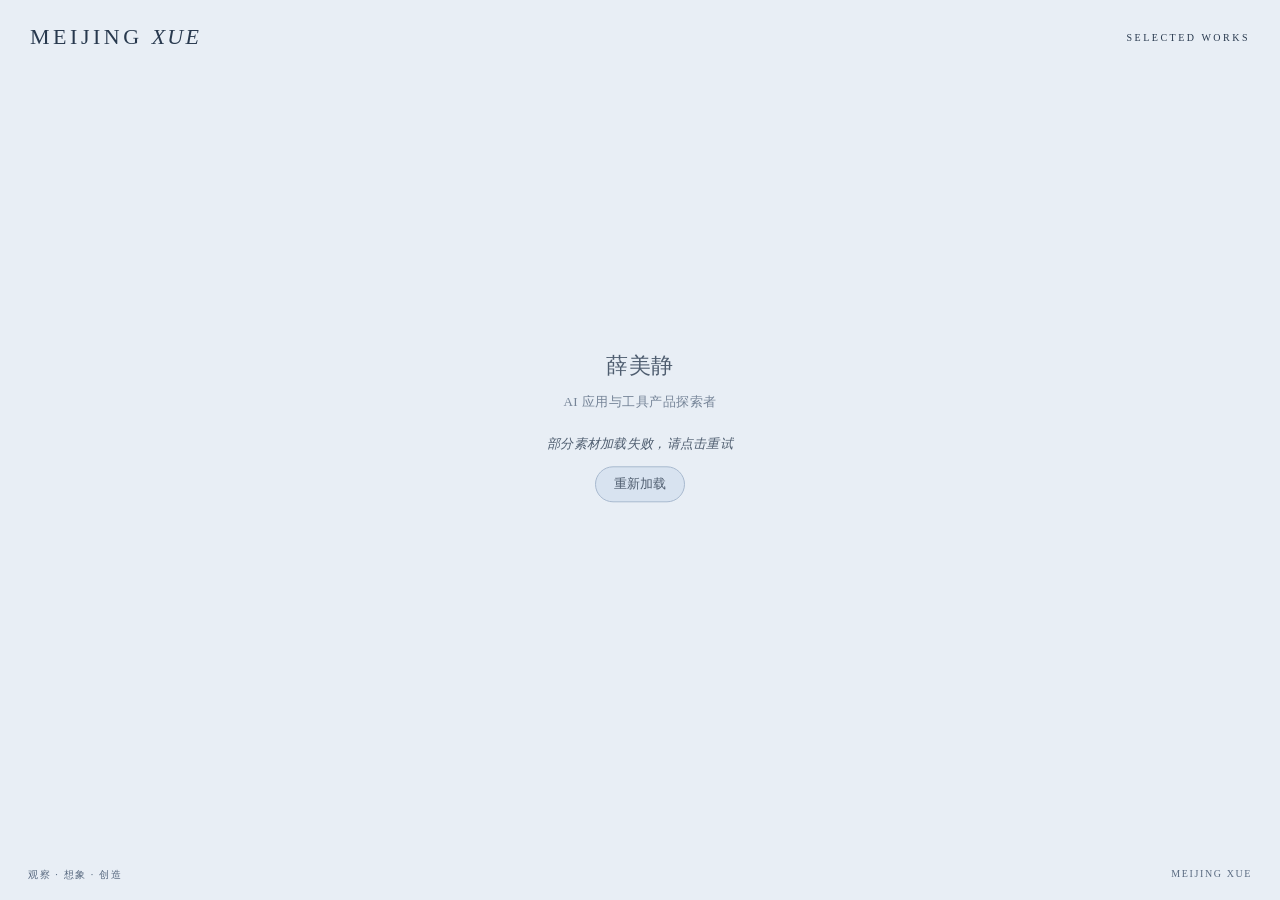
==== commit aa4c08d7: "更新个人作品集网站" ====
--- a/index.html
+++ b/index.html
@@ -1,8 +1,6 @@
 <!doctype html>
 <html lang="zh-CN">
 <head>
-  <script>window.__portfolioBootData={pages:fetch('/portfolio/pages.json?v=37ce8ffd14e5').then(r=>{if(!r.ok)throw Error('书页配置加载失败');return r.json()}),copy:fetch('/portfolio/profile/content.json?v=37ce8ffd14e5').then(r=>{if(!r.ok)throw Error('个人介绍加载失败');return r.json()})};Object.values(window.__portfolioBootData).forEach(p=>p.catch(()=>{}));</script>
-
   <meta charset="UTF-8">
   <script src="/theme-bootstrap.js"></script>
   <meta name="viewport" content="width=device-width, initial-scale=1.0, viewport-fit=cover">
@@ -15,16 +13,11 @@
   <link rel="icon" type="image/svg+xml" href="/portfolio/favicon.svg">
   <link rel="apple-touch-icon" href="/portfolio/apple-touch-icon.png">
   <meta name="theme-color" content="#e8eef5">
-  <script type="module" crossorigin src="/assets/main-EOzVy1eG.js"></script>
+  <script type="module" crossorigin src="/assets/main-BrrlWDK5.js"></script>
   <link rel="modulepreload" crossorigin href="/assets/modulepreload-polyfill-B5Qt9EMX.js">
-  <link rel="modulepreload" crossorigin href="/assets/motion-config-Co9MOcUi.js">
+  <link rel="modulepreload" crossorigin href="/assets/motion-config-DzexP3sD.js">
   <link rel="modulepreload" crossorigin href="/assets/theme-B_pJRt1M.js">
-  <link rel="stylesheet" crossorigin href="/assets/main-Cse10rRu.css">
-  <link rel="preload" as="image" href="/portfolio/profile/background.webp?v=original-20261019" fetchpriority="low">
-  <link rel="preload" as="image" href="/portfolio/profile/flowers.webp?v=original-20261019" fetchpriority="low">
-  <link rel="preload" as="image" href="/portfolio/profile/portrait.webp?v=original-20261019" fetchpriority="low">
-  <link rel="preload" as="image" href="/portfolio/profile/star.webp?v=original-20261019" fetchpriority="low">
-  <link rel="preload" as="image" href="/portfolio/profile/oval.webp?v=original-20261019" fetchpriority="low">
+  <link rel="stylesheet" crossorigin href="/assets/main-D0ELcEAL.css">
 </head>
 <body>
   <header class="portfolio-masthead" aria-label="薛美静的作品集">
--- a/assets/main-D0ELcEAL.css
+++ b/assets/main-D0ELcEAL.css
@@ -0,0 +1 @@
+@font-face{font-family:Canela Web;src:url([data-uri]) format("woff2");font-weight:400;font-style:normal}@font-face{font-family:Canela Web;src:url([data-uri]) format("woff2");font-weight:400;font-style:italic}nav{position:fixed;top:0;left:0;width:100%;height:100vh;flex-flow:row;justify-content:space-between;align-items:center;display:none}nav>canvas{position:absolute;top:0;left:0;z-index:-1}nav>h1{font-size:64px;line-height:125%;text-align:justify;letter-spacing:-.01em;margin-left:calc(var(--margin-sides)*2)}nav>h1 a{text-decoration:none;border-bottom:1px solid var(--color-text)}nav .nav-menu{width:calc(480px + var(--margin-sides));height:100%;display:flex;flex-flow:column;position:relative;padding-right:var(--margin-sides)}nav .nav-menu:before{content:"";position:absolute;width:1px;z-index:2;height:100%;background:var(--color-seperator);top:0;transform:translateZ(0);mix-blend-mode:darken;left:0}nav .nav-menu li,nav .nav-menu ul{list-style:none}nav .nav-menu .top-nav{font-size:16px;line-height:125%;padding:21px 30px 30px;height:116px}nav .nav-menu .section-nav{margin-top:calc(50vh - 217px);font-size:64px;line-height:125%;text-align:justify;letter-spacing:-.01em;padding:21px 30px 30px}nav .nav-menu a{text-decoration:none}nav .nav-menu a sup{opacity:0}nav .nav-menu a.active{font-style:italic}nav .nav-menu a.active sup{opacity:1}.nav-bg{position:absolute;top:0;left:0;width:100%;height:100vh;background:var(--color-bg);visibility:hidden}.debug-menu .gsap-marker-end,.debug-menu .gsap-marker-scroller-end,.debug-menu .gsap-marker-scroller-start,.debug-menu .gsap-marker-start{display:none!important}.debug-menu .dg.ac,.debug-menu .menu-button,.debug-menu .nav-separator,.debug-menu nav .nav-menu,.debug-menu nav h1{display:none}@keyframes bookHover{0%{background-position:0}to{background-position:-300%}}:root{--color-text:#fff;--color-bg:#000;--window-height:100vh}body,html{background:var(--color-bg);color:var(--color-text);font-family:Canela Web,sans-serif;margin:0;padding:0;height:var(--window-height);overflow:hidden}a{color:inherit}canvas{outline:none}*{box-sizing:border-box;margin:0;padding:0}h1,h2,h3,h4,h5,h6{font-weight:400}#CALC_HEIGHT_DIV{position:fixed;pointer-events:none;visibility:hidden;height:100vh!important;top:-100vh;left:-100vw}.draggable{width:1300%;height:100%}#canvasContainer,.draggable{position:absolute;top:0;left:0}#canvasContainer{right:0;bottom:0;overflow:hidden}.helloMondayLink{position:absolute;bottom:15px;left:15px;font-style:normal;font-weight:400;font-size:10px;line-height:12px;color:#8f8f8f;text-decoration:none;transition:opacity .5s;opacity:.5;z-index:1000000;letter-spacing:.02em}@media screen and (max-width:500px){.helloMondayLink{bottom:5px;left:5px}}@media screen and (min-height:600px)and (min-width:600px){.helloMondayLink{font-size:12px}}.helloMondayLink:hover{text-decoration:underline;opacity:1}.helloMondayLink span{color:#fff}.rightLinks{opacity:.5;position:absolute;bottom:15px;right:15px;font-style:normal;font-weight:400;font-size:10px;line-height:12px;color:#8f8f8f;display:flex;flex-flow:row;letter-spacing:.02em;transition:opacity .5s;z-index:1000000}@media screen and (max-width:500px){.rightLinks{bottom:5px;right:5px}}@media screen and (min-height:600px)and (min-width:600px){.rightLinks{font-size:12px}}.rightLinks:hover{opacity:1}.rightLinks span{margin-right:18px}@media screen and (max-width:650px){.rightLinks span{margin-right:5px}}.rightLinks div:first-child{margin-right:60px}.rightLinks div:first-child span{margin-right:4px}.rightLinks div:first-child a{margin-left:14px}@media screen and (max-width:650px){.rightLinks div:first-child a{margin-left:5px}}.rightLinks a{text-decoration:none;color:#fff}.rightLinks a:hover{text-decoration:underline}@media screen and (max-width:500px){.rightLinks .social{display:none}}.pretext{position:absolute;display:flex;flex-flow:column;justify-content:flex-end;left:0;width:100%;padding-bottom:30px;top:50%;pointer-events:none;transition:1s ease-in-out}@media screen and (min-height:740px){.pretext{padding-bottom:40px;font-size:16px}}.pretext .text{transform:translateY(calc(-50% - 20px));font-size:13px;padding-bottom:60px;padding-left:10px;padding-right:10px;text-align:center;line-height:140%;letter-spacing:.03em;margin-top:calc(var(--window-height)*.03);display:flex;flex-flow:column;align-items:center}@media screen and (min-height:740px){.pretext .text{font-size:15px}}@media screen and (min-height:900px){.pretext .text{font-size:16px}}.pretext .text .loading{pointer-events:none;font-size:13px;letter-spacing:.02em;font-style:italic;margin-top:20px;opacity:.8}.pretext .text>p{opacity:.8}.pretext .text span{font-style:italic;font-weight:300;font-size:87.5%;color:#8c8c8c}.pretext .text span.love{color:#fff;display:inline-block;margin-bottom:.5em;font-style:normal;font-size:125%}.pretext .text span.mondayteers{color:#fff;display:inline-block;font-style:normal;font-size:87.5%;margin-top:.5em}.pretext>.wrapper{width:100%;max-width:393px;margin:0 auto;display:flex;flex-flow:column;align-items:center}.pretext>.wrapper,.pretext>.wrapper .text p{transition:1s ease-in-out}.pretext>svg{width:100%}.pretext .enterButton{opacity:0;pointer-events:none;position:absolute;top:-60px;width:140px;height:41px;display:flex;flex-flow:row;justify-content:center;align-items:center;background:url([data-uri]) no-repeat;background-size:100%;text-decoration:none}@media screen and (min-height:700px){.pretext .enterButton{position:absolute;top:-100px}}@media screen and (min-height:740px){.pretext .enterButton{width:181px;height:53px;max-width:183px}}.pretext .enterButton:before{content:"";width:21px;height:21px;display:block;position:static;background:url([data-uri]);background-size:300% 100%}.pretext .enterButton span{font-size:12px!important;font-style:normal!important;color:#fff!important;margin-left:10px}.pretext .enterButton:hover:before{animation:bookHover .5s steps(3) infinite}.pretext.hide{pointer-events:none;opacity:0}.pretext.hide .wrapper{transition:.5s ease-in-out;transform:translateY(calc(var(--window-height)*.47 + 220px));opacity:0}body.loaded .wrapper{transform:translateY(calc(var(--window-height)*.47 - 20px))}body.loaded .wrapper .text p{opacity:.6;transition:opacity .5s}body.loaded .wrapper .text p:hover{opacity:1}@media screen and (min-width:500px){body.loaded .wrapper{transform:translateY(calc(var(--window-height)*.47 - 40px))}}.navArrow{position:fixed;top:calc(50% + var(--bookPixelWidth)*.57143*.5);width:calc(50% - 10px);bottom:0;display:none;outline:none;border:none;cursor:pointer;text-indent:-9990px;color:transparent;background:none;overflow:hidden;right:0;padding-right:10px;z-index:100000;pointer-events:none;opacity:0;align-items:center;justify-content:center;-webkit-tap-highlight-color:transparent}@media screen and (min-width:1024px){.navArrow{display:flex;top:0;width:calc(50vw - var(--bookPixelWidth)*.5)}}.navArrow span{display:none}.navArrow:before{content:"";display:block;background:url(/sites/howtotalktowhitekidsaboutracism-com-b72b0d3b/root-8a5edab2/arrow.3779d7ca.png) no-repeat 50%;background-size:100% 100%;width:30px;height:12px;transform:scaleX(-1) translateZ(0);transition:transform .2s}@media screen and (min-width:1300px){.navArrow:before{width:60px;height:24px}}.navArrow.left{left:0;right:auto}.navArrow.left:before{transform:translateZ(0)}.navArrow:hover:before{transform:scaleX(-1) translate3d(-20px,0,0) rotate(-10deg)}.navArrow:hover.left:before{transform:translate3d(-20px,0,0) rotate(-10deg)}.extraResources{position:fixed;right:0;top:0;min-width:320px;width:50vw;height:100%;display:flex;flex-flow:column;justify-content:center;padding-left:64px;padding-right:10px;font-weight:400;pointer-events:none;visibility:hidden}@media screen and (max-width:600px){.extraResources{padding-bottom:200px}}@media screen and (min-width:600px){.extraResources{padding-left:20px}}@media screen and (min-width:660px){.extraResources{padding-left:60px}}.extraResources p,.extraResources span{font-style:italic;font-size:14px;letter-spacing:.02em;line-height:140%;color:#5f5f5f}@media screen and (min-width:900px){.extraResources p,.extraResources span{font-size:16px}}.extraResources>p{padding-bottom:17px}@media screen and (min-width:900px){.extraResources>p{padding-bottom:31px}}.extraResources li,.extraResources ul{padding:0;margin:0;list-style:none}.extraResources li a,.extraResources ul a{text-decoration:none;background:url(/sites/howtotalktowhitekidsaboutracism-com-b72b0d3b/root-8a5edab2/open_link.9c13ce2f.png) no-repeat 0;background-size:13px 14px;padding-left:25px;margin-left:-25px;position:relative;font-size:15px}@media screen and (min-width:900px){.extraResources li a,.extraResources ul a{background-size:18px 19px;padding-left:33px;margin-left:-33px;font-size:20px}}.extraResources li a:before,.extraResources ul a:before{position:absolute;bottom:-2px;pointer-events:none;content:"";width:calc(100% - 25px);height:1px;background:#fff;opacity:0;transition:.3s}@media screen and (min-width:900px){.extraResources li a:before,.extraResources ul a:before{width:calc(100% - 33px)}}.extraResources li a:hover:before,.extraResources ul a:hover:before{opacity:1}.extraResources li span,.extraResources ul span{display:block}@media screen and (min-width:600px){.extraResources li span,.extraResources ul span{font-size:20px}}.extraResources li{padding-bottom:12px}@media screen and (min-width:900px){.extraResources li{padding-bottom:42px}}.captions{position:absolute;bottom:100px;top:calc(50% + var(--bookPixelWidth)*.57143*.5 - 100px);left:0;width:100%;z-index:2;pointer-events:none;visibility:hidden;opacity:0}@media screen and (min-width:601px){.captions{display:none}}.captions .caption{width:100%;opacity:0;position:absolute;text-rendering:geometricPrecision;display:flex;flex-flow:column;align-items:center;padding:20px 15px 5px}.captions .caption h2{font-size:16px;color:#fff;margin-bottom:4px}.captions .caption h2,.captions .caption p{text-align:center;line-height:130%;font-weight:400;max-width:400px}.captions .caption p{font-size:14px;color:gray}@media screen and (orientation:landscape)and (max-width:960px)and (max-height:540px){.captions,.helloMondayLink,.navArrow,.rightLinks{display:none!important}.extraResources{position:absolute}.pretext{top:0}.pretext,.pretext .text{padding-bottom:0;height:100vh}.pretext .text{transform:translateY(0);margin-top:0;margin-bottom:0;display:flex;flex-flow:column;justify-content:center}.pretext .enterButton{top:calc(var(--window-height)*-.47 + 50px)}body:before{content:"Please scroll down to enter fullscreen";font-size:20px;font-style:italic;box-sizing:border-box;display:block;position:sticky;top:0;height:164px;text-align:center;padding-top:90px;padding-bottom:50px;background:#000}body:after{position:absolute;content:"";background:linear-gradient(180deg,transparent,rgba(0,0,0,.8799894958) 50%,#000);width:100%;height:60px;left:0;display:block;top:104px;z-index:100}#canvasContainer{position:sticky;top:0;bottom:auto;height:100vh}body,html{overflow:unset}}.captions .profile-caption{gap:6px;font-family:PingFang SC,Microsoft YaHei,sans-serif}.captions .profile-caption h2{font-family:inherit;font-size:19px;line-height:1.4}.captions .profile-caption p{font-family:inherit;color:var(--theme-muted, #dce4ee);font-size:16px;line-height:1.45}.captions .profile-caption .profile-portrait-note{font-size:12px;color:var(--theme-muted, #afb9c6)}.works-editor-link{position:fixed;bottom:42px;left:18px;z-index:100;padding:9px 13px;border-radius:20px;background:var(--theme-surface, #fffdf0dd);color:var(--theme-accent, #534666);font:12px system-ui;text-decoration:none}.helloMondayLink,.rightLinks,.pretext .text span,.extraResources p,.extraResources span,.captions .caption p,.captions .profile-caption p,.captions .profile-caption .profile-portrait-note{color:var(--theme-muted)}.helloMondayLink span,.pretext .text span.love,.pretext .text span.mondayteers,.captions .caption h2{color:var(--theme-text)}.rightLinks a,.extraResources a,.captions a{color:var(--theme-accent)}.extraResources li a:before,.extraResources ul a:before{background:var(--theme-accent)}.pretext .enterButton{background:var(--theme-surface);border:1px solid var(--theme-border);border-radius:50%}.pretext .enterButton span{color:var(--theme-onSurface)!important}.pretext .enterButton:before{background:var(--theme-onSurface);-webkit-mask:url(/sites/howtotalktowhitekidsaboutracism-com-b72b0d3b/root-8a5edab2/arrow.3779d7ca.png) center/contain no-repeat;mask:url(/sites/howtotalktowhitekidsaboutracism-com-b72b0d3b/root-8a5edab2/arrow.3779d7ca.png) center/contain no-repeat}.navArrow:before{background:var(--theme-text);-webkit-mask:url(/sites/howtotalktowhitekidsaboutracism-com-b72b0d3b/root-8a5edab2/arrow.3779d7ca.png) center/100% 100% no-repeat;mask:url(/sites/howtotalktowhitekidsaboutracism-com-b72b0d3b/root-8a5edab2/arrow.3779d7ca.png) center/100% 100% no-repeat}.works-editor-link,.theme-editor-link{background:var(--theme-surface);color:var(--theme-accent);border:1px solid var(--theme-border)}.theme-editor-link{position:fixed;bottom:82px;left:18px;z-index:1000001;padding:9px 13px;border-radius:20px;font:12px system-ui;text-decoration:none}.theme-preview .theme-editor-link,.theme-preview .works-editor-link{display:none}a:focus-visible,button:focus-visible{outline:2px solid var(--theme-accent);outline-offset:4px}@media screen and (orientation:landscape)and (max-width:960px)and (max-height:540px){body:before{background:var(--theme-background)}body:after{background:linear-gradient(180deg,transparent,var(--theme-background))}}#canvasContainer{overflow:clip}@font-face{font-family:Portfolio Laries;src:url(/portfolio/fonts/YAFBcV2aT9Y.woff2) format("woff2");font-display:block}@font-face{font-family:Portfolio Hand;src:url(/portfolio/fonts/portfolio-hand-subset.woff2) format("woff2");font-display:swap}@font-face{font-family:Portfolio Jeepers;src:url(/portfolio/fonts/YACgERFuAbY.woff2) format("woff2");font-display:block}#portfolio-copy{position:fixed;left:0;top:0;transform-origin:0 0;z-index:5;pointer-events:none;transition:opacity .15s;isolation:isolate;overflow:hidden}.portfolio-text{position:absolute;box-sizing:border-box;white-space:pre-wrap;overflow-wrap:break-word;font-weight:400;letter-spacing:0;-webkit-user-select:text;user-select:text;text-shadow:none}.editing-portfolio #portfolio-copy{pointer-events:auto}.portfolio-text[contenteditable=true]{outline:1px dashed #ffffff90;cursor:text}.portfolio-text[contenteditable=true]:focus{outline:2px solid #345cff;background:#ffffff18}.portfolio-edit-controls{position:fixed;left:18px;bottom:42px;display:flex;gap:7px;z-index:101}.portfolio-edit-controls button{font:12px system-ui;border:1px solid #ffffff44;border-radius:20px;padding:9px 13px;color:var(--theme-accent,#534666);background:var(--theme-surface,#fffdf0dd);cursor:pointer}.works-editor-link{display:none}@media(max-width:600px)and (orientation:portrait){.portfolio-edit-controls{bottom:12px;left:10px}.captions .profile-caption{overflow:auto;max-height:38vh;pointer-events:auto}.captions .profile-caption p{white-space:pre-line;font-family:Songti SC,STSong,SimSun,serif}}#portfolio-copy{z-index:100001}.portfolio-edit-controls{z-index:1000001}@media(max-width:600px)and (orientation:portrait){.captions{position:fixed;z-index:100001;bottom:120px;pointer-events:none}.captions .profile-caption{padding:0 20px 15px;max-height:100%;pointer-events:auto}.captions .profile-caption p{color:var(--theme-text,#fff);font-size:16px}}.pretext{z-index:100002}.pretext.hide{visibility:hidden}.captions{display:none!important}.portfolio-masthead{position:fixed;inset:24px 30px auto;z-index:100002;display:flex;align-items:center;justify-content:space-between;gap:16px;color:var(--theme-text,#28394e);pointer-events:none}.portfolio-wordmark{pointer-events:auto;text-decoration:none;color:inherit;font:22px Baskerville,Times New Roman,serif;letter-spacing:.16em;white-space:nowrap}.portfolio-wordmark span{font-style:italic;letter-spacing:.1em}.portfolio-edition{font:10px Baskerville,Times New Roman,serif;letter-spacing:.25em}.portfolio-footer{position:fixed;inset:auto 28px 18px;display:flex;justify-content:space-between;gap:16px;pointer-events:none;color:var(--theme-muted,#596a80);font:10px Songti SC,serif;letter-spacing:.16em;z-index:100002}.pretext .portfolio-intro{font:22px Songti SC,serif;color:var(--theme-text,#28394e)}.pretext .portfolio-intro span{display:inline-block;font:13px Songti SC,serif!important;margin-top:12px;color:var(--theme-muted,#596a80)}.portfolio-edit-controls .portfolio-admin{display:none}.portfolio-edit-controls{left:auto;right:24px;bottom:42px}.portfolio-edit-controls button{font-family:Songti SC,serif}@media(max-width:600px){.portfolio-masthead{inset:20px 22px auto}.portfolio-wordmark{font-size:18px}.portfolio-edition{font-size:8px;letter-spacing:.15em}.portfolio-footer{inset:auto 20px 14px;font-size:9px}.portfolio-edit-controls{left:auto;right:18px;bottom:38px}}.portfolio-edit-controls{bottom:78px}@media(max-width:600px){.portfolio-edit-controls{bottom:78px}}.portfolio-admin-mode .portfolio-edit-controls{left:18px;right:auto;bottom:42px}#portfolio-contact{position:fixed;left:0;top:0;transform-origin:0 0;z-index:100001;pointer-events:none;visibility:hidden}#portfolio-contact a{position:absolute;left:960px;top:750px;width:480px;height:105px;pointer-events:auto;cursor:pointer;border-radius:18px}#portfolio-contact a:hover{background:#ffffff18;box-shadow:0 0 0 2px #fff6}#portfolio-contact a:focus-visible{outline:4px solid #fff;outline-offset:6px}.portfolio-edit-controls a{font:12px Songti SC,serif;border:1px solid #ffffff44;border-radius:20px;padding:9px 13px;color:var(--theme-accent,#534666);background:var(--theme-surface,#fffdf0dd);text-decoration:none}
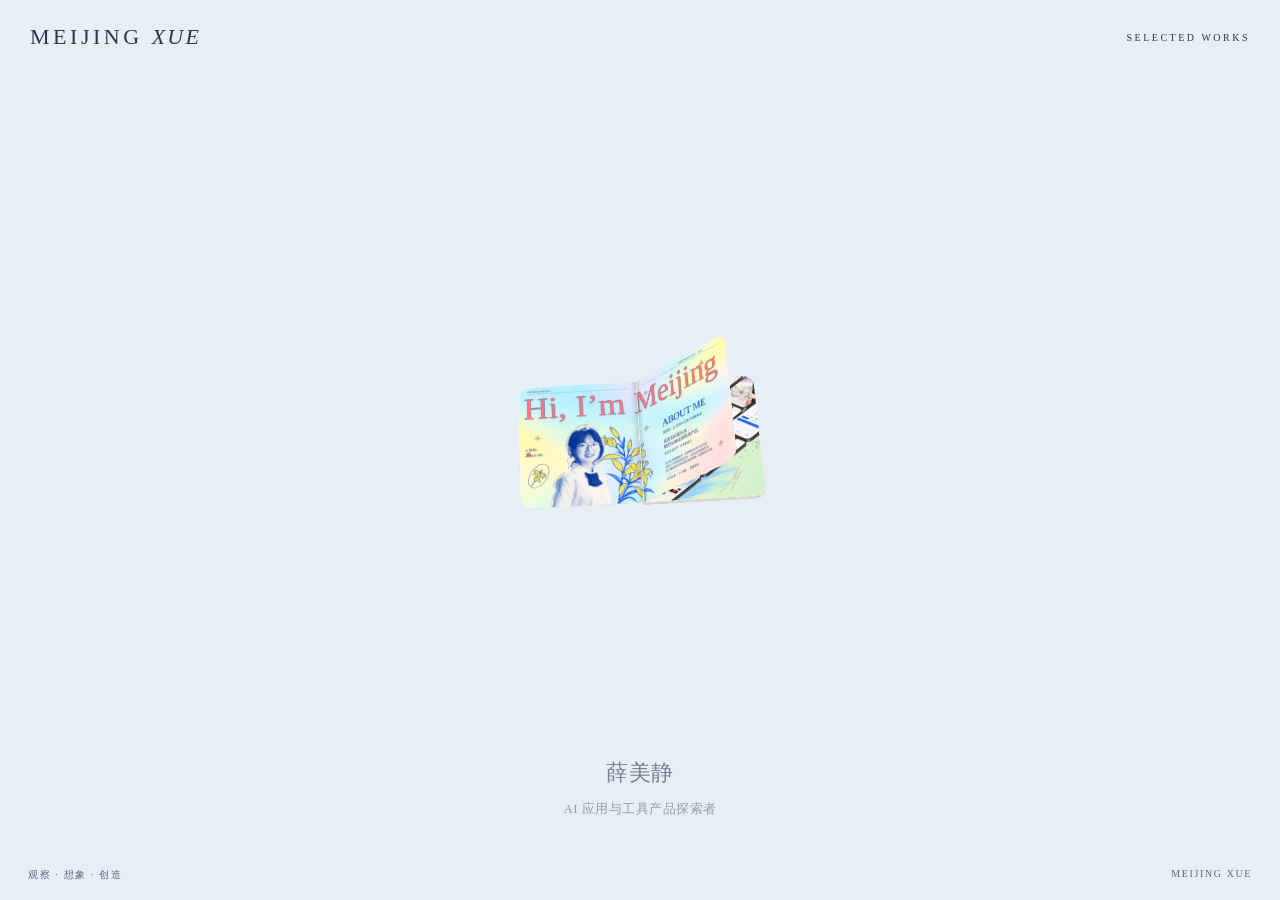
==== commit 36474cf2: "移除首页页码" ====
--- a/index.html
+++ b/index.html
@@ -13,7 +13,7 @@
   <link rel="icon" type="image/svg+xml" href="/portfolio/favicon.svg">
   <link rel="apple-touch-icon" href="/portfolio/apple-touch-icon.png">
   <meta name="theme-color" content="#e8eef5">
-  <script type="module" crossorigin src="/assets/main-BrrlWDK5.js"></script>
+  <script type="module" crossorigin src="/assets/main-c3993c0bb3.js"></script>
   <link rel="modulepreload" crossorigin href="/assets/modulepreload-polyfill-B5Qt9EMX.js">
   <link rel="modulepreload" crossorigin href="/assets/motion-config-DzexP3sD.js">
   <link rel="modulepreload" crossorigin href="/assets/theme-B_pJRt1M.js">
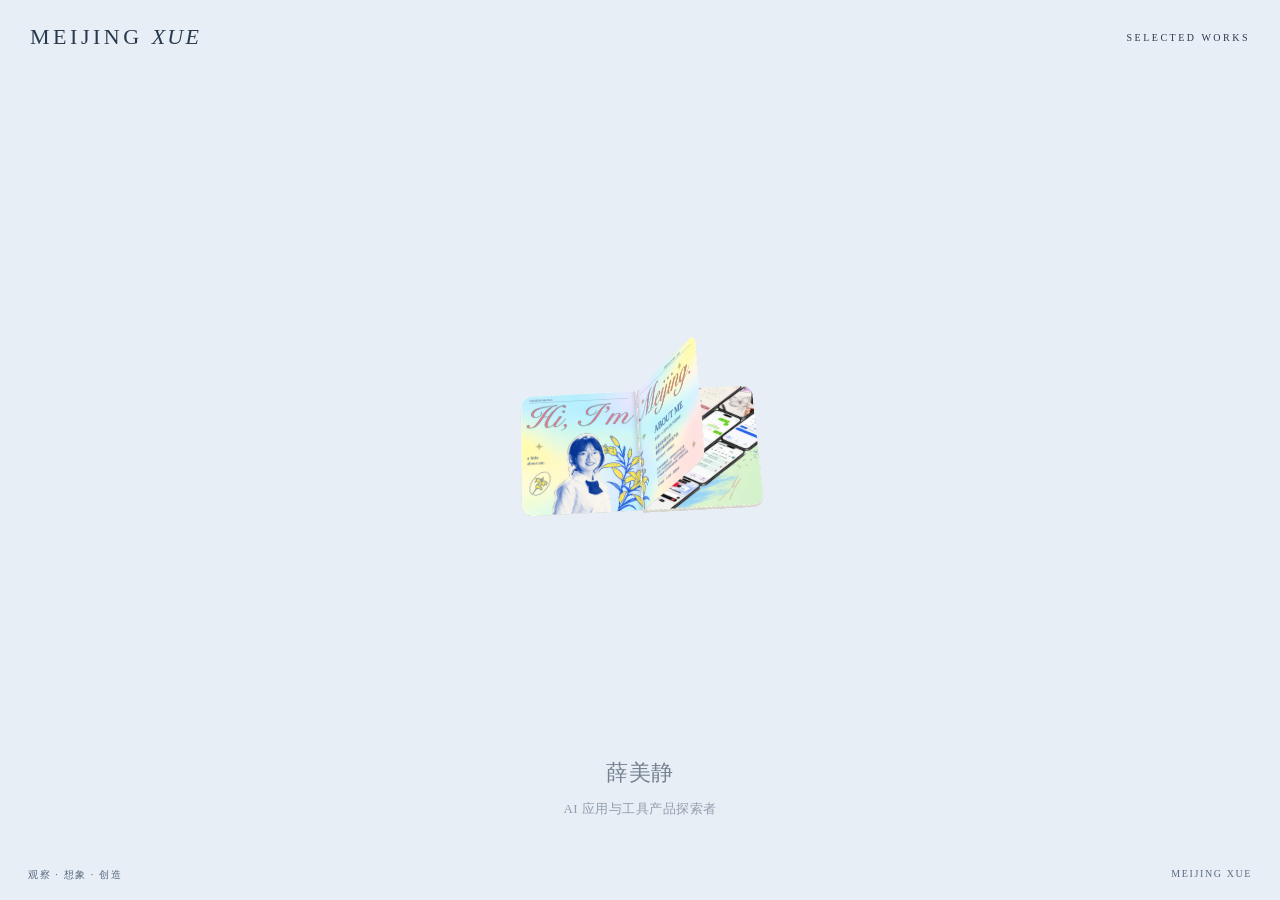
==== commit bc79261a: "统一首页问候标题的显示效果" ====
--- a/index.html
+++ b/index.html
@@ -13,7 +13,7 @@
   <link rel="icon" type="image/svg+xml" href="/portfolio/favicon.svg">
   <link rel="apple-touch-icon" href="/portfolio/apple-touch-icon.png">
   <meta name="theme-color" content="#e8eef5">
-  <script type="module" crossorigin src="/assets/main-c3993c0bb3.js"></script>
+  <script type="module" crossorigin src="/assets/main-4d2a027796.js"></script>
   <link rel="modulepreload" crossorigin href="/assets/modulepreload-polyfill-B5Qt9EMX.js">
   <link rel="modulepreload" crossorigin href="/assets/motion-config-DzexP3sD.js">
   <link rel="modulepreload" crossorigin href="/assets/theme-B_pJRt1M.js">
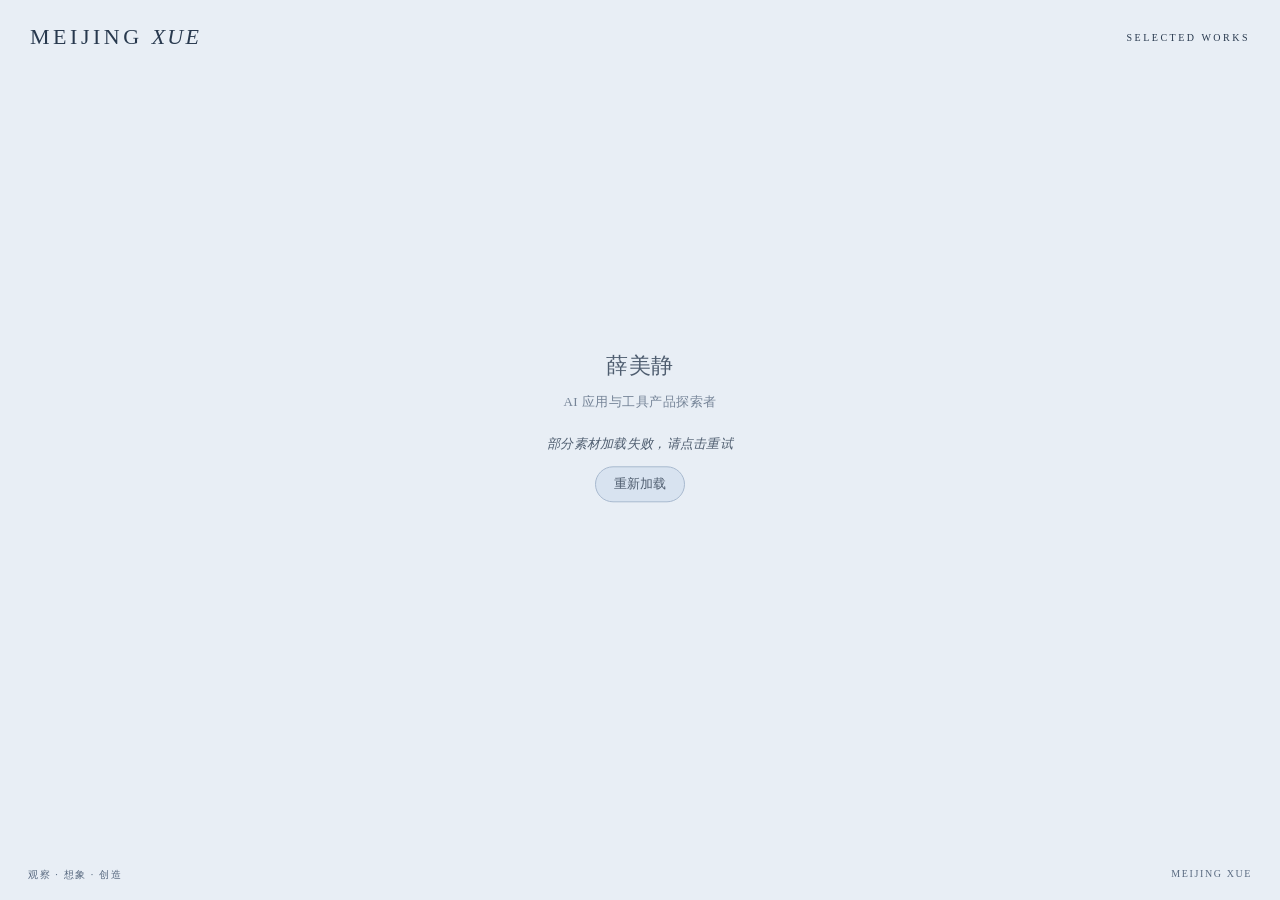
==== commit 9f5e5455: "同步保存的动效配置并统一首页小标题字形" ====
--- a/index.html
+++ b/index.html
@@ -13,9 +13,9 @@
   <link rel="icon" type="image/svg+xml" href="/portfolio/favicon.svg">
   <link rel="apple-touch-icon" href="/portfolio/apple-touch-icon.png">
   <meta name="theme-color" content="#e8eef5">
-  <script type="module" crossorigin src="/assets/main-4d2a027796.js"></script>
+  <script type="module" crossorigin src="/assets/main-abc89c419f.js"></script>
   <link rel="modulepreload" crossorigin href="/assets/modulepreload-polyfill-B5Qt9EMX.js">
-  <link rel="modulepreload" crossorigin href="/assets/motion-config-DzexP3sD.js">
+  <link rel="modulepreload" crossorigin href="/assets/motion-config-52c8f05fcc.js">
   <link rel="modulepreload" crossorigin href="/assets/theme-B_pJRt1M.js">
   <link rel="stylesheet" crossorigin href="/assets/main-D0ELcEAL.css">
 </head>
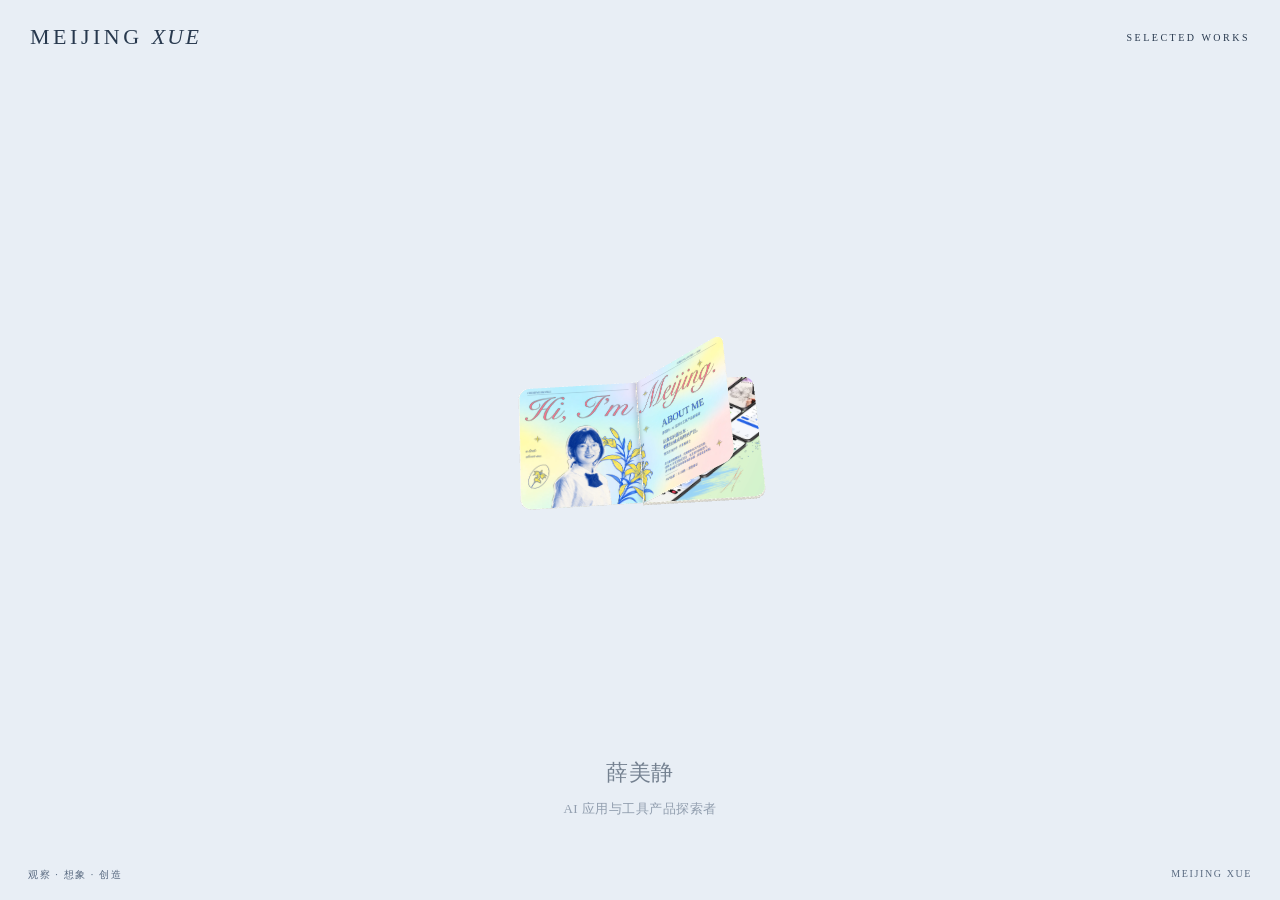
==== commit 73a18e92: "接入作品集访问统计" ====
--- a/index.html
+++ b/index.html
@@ -42,5 +42,6 @@
   </main>
   <footer class="portfolio-footer"><span>观察 · 想象 · 创造</span><span>MEIJING XUE</span></footer>
   <div id="CALC_HEIGHT_DIV" aria-hidden="true"></div>
+  <script data-goatcounter="https://wanxuer-portfolio.goatcounter.com/count" async src="https://gc.zgo.at/count.js"></script>
 </body>
 </html>
